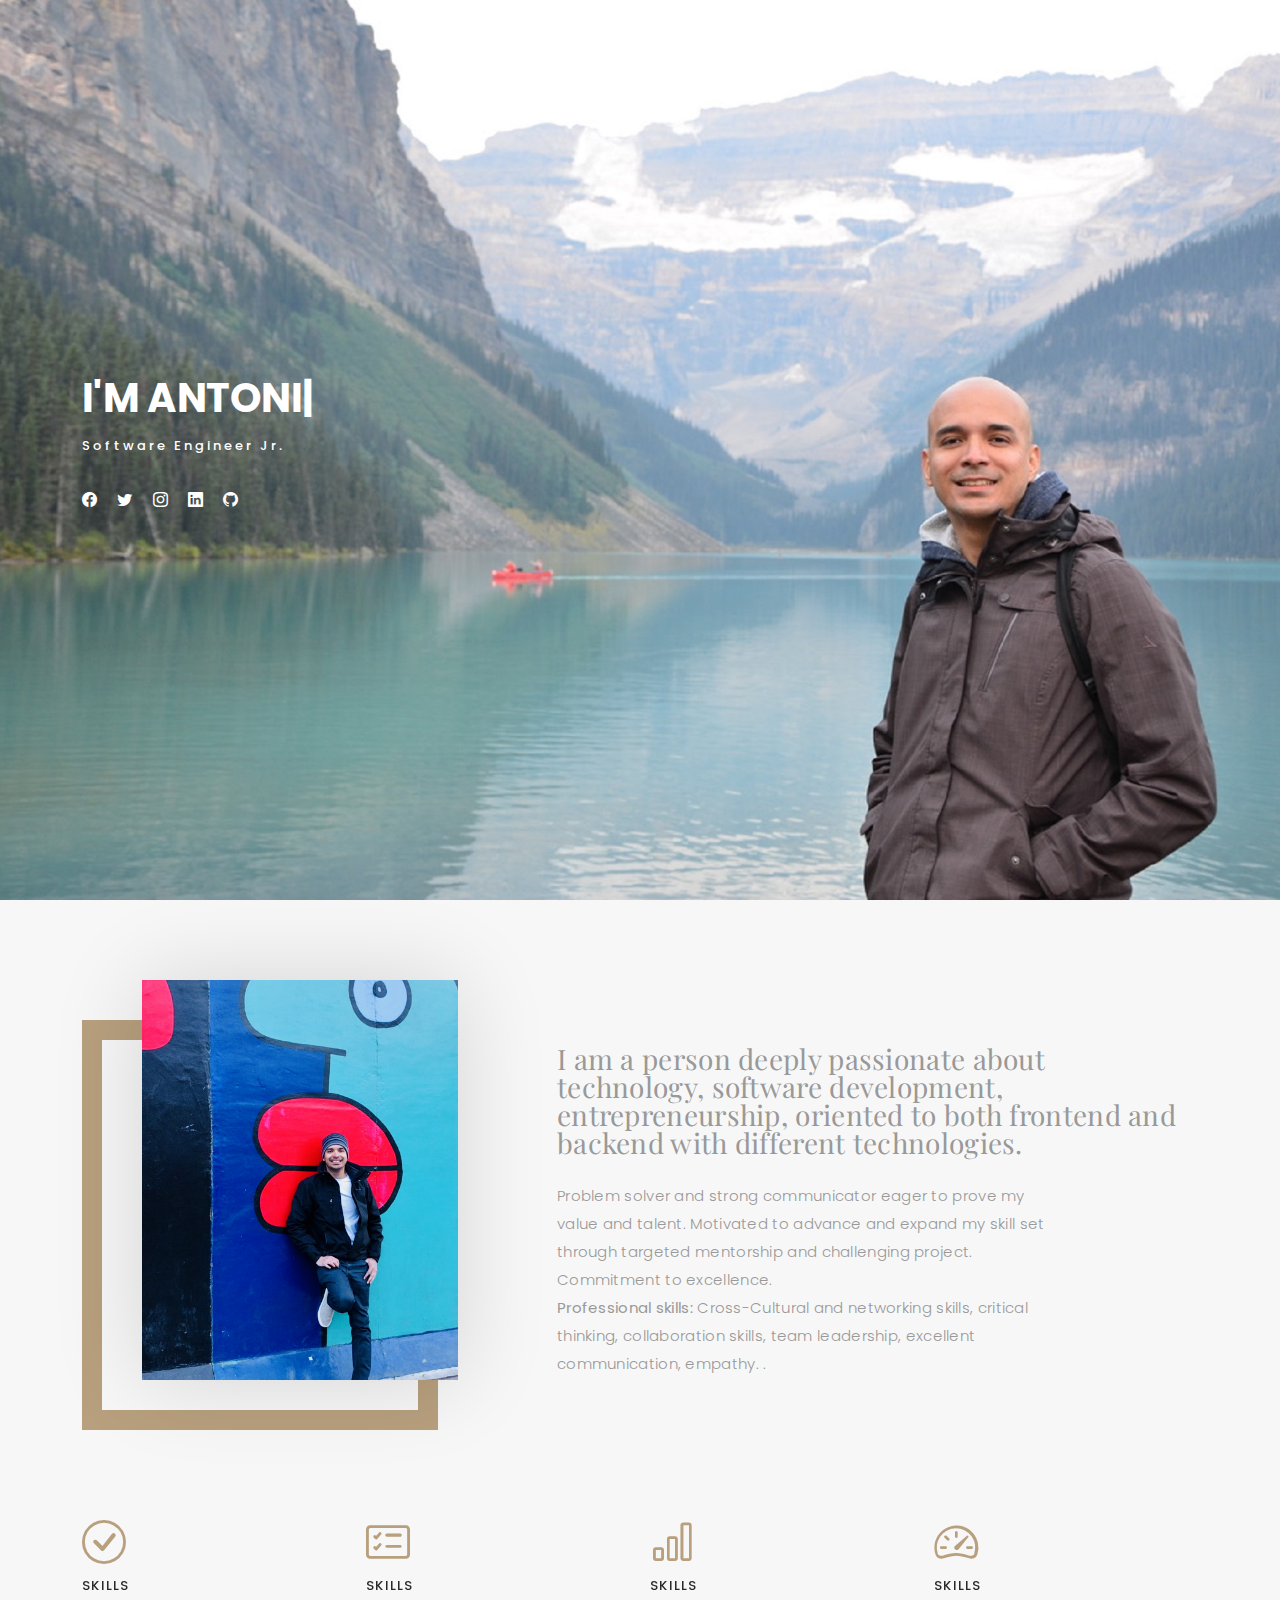
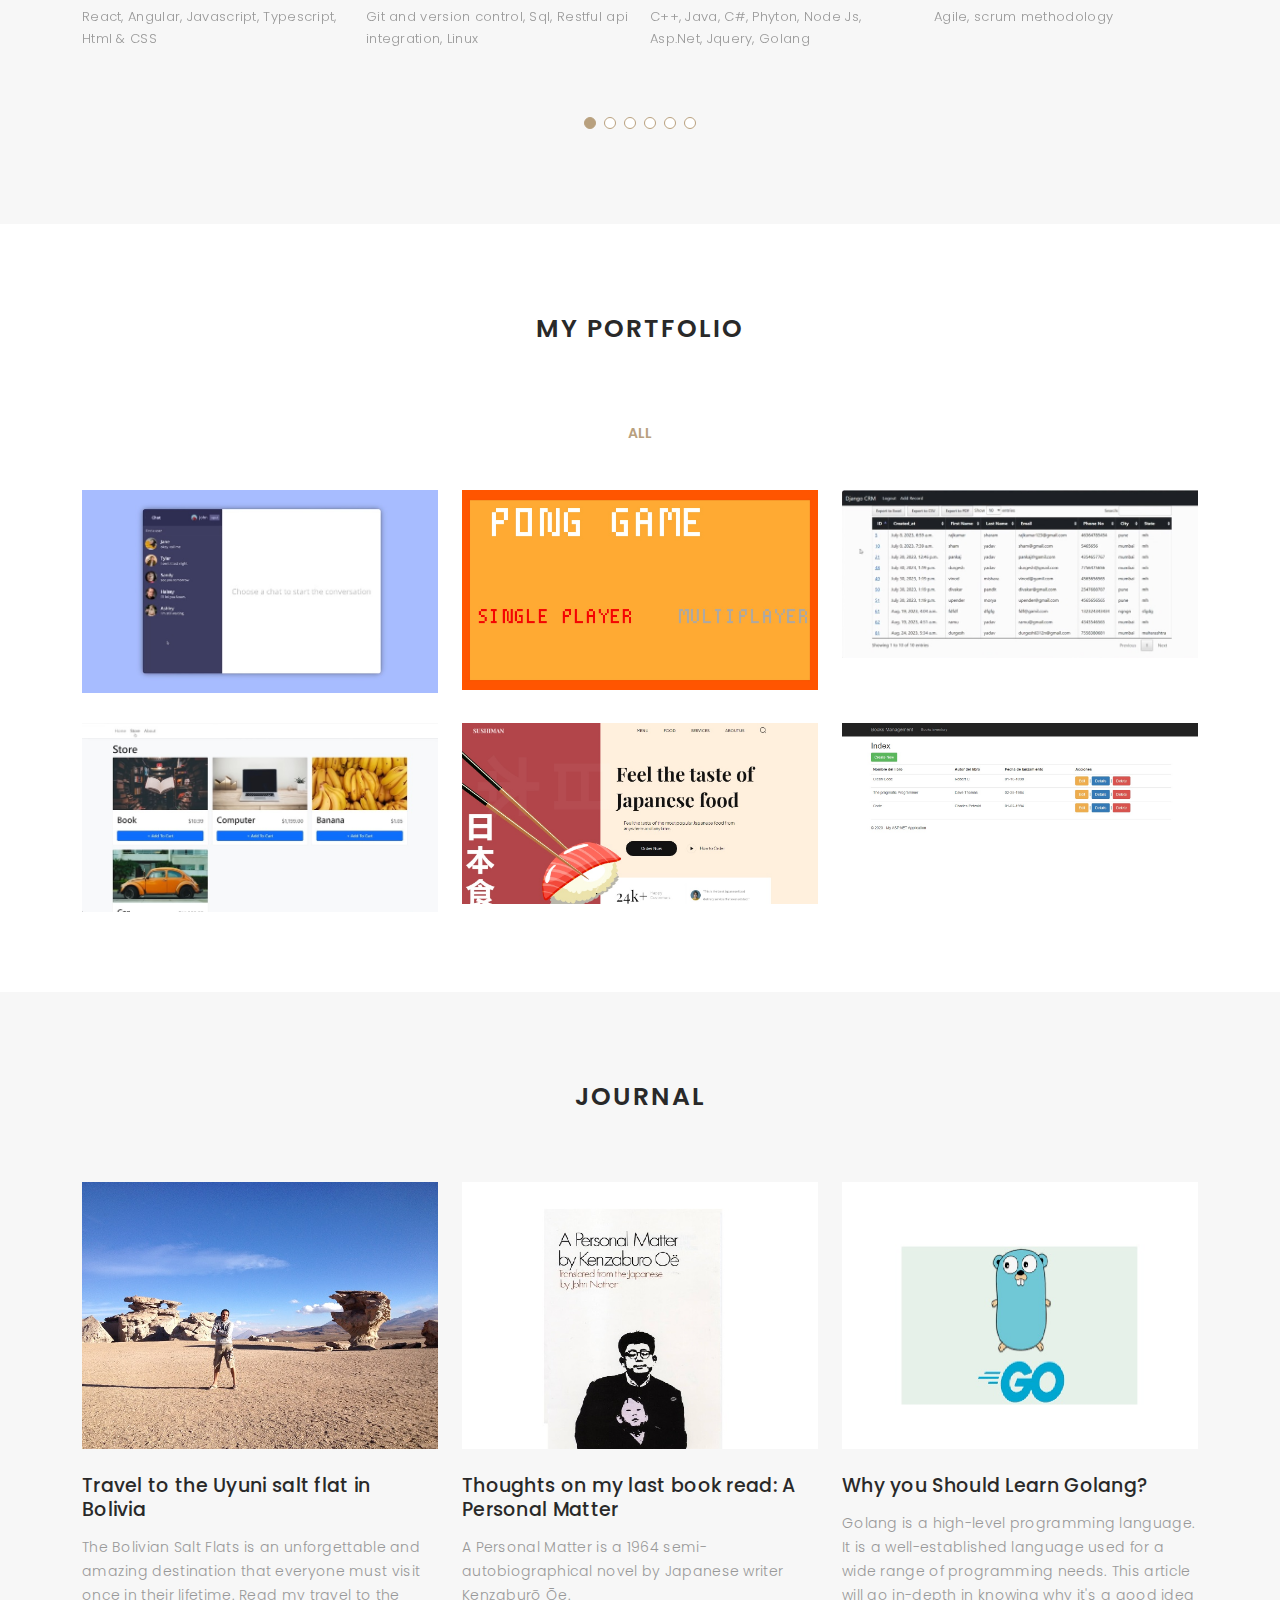
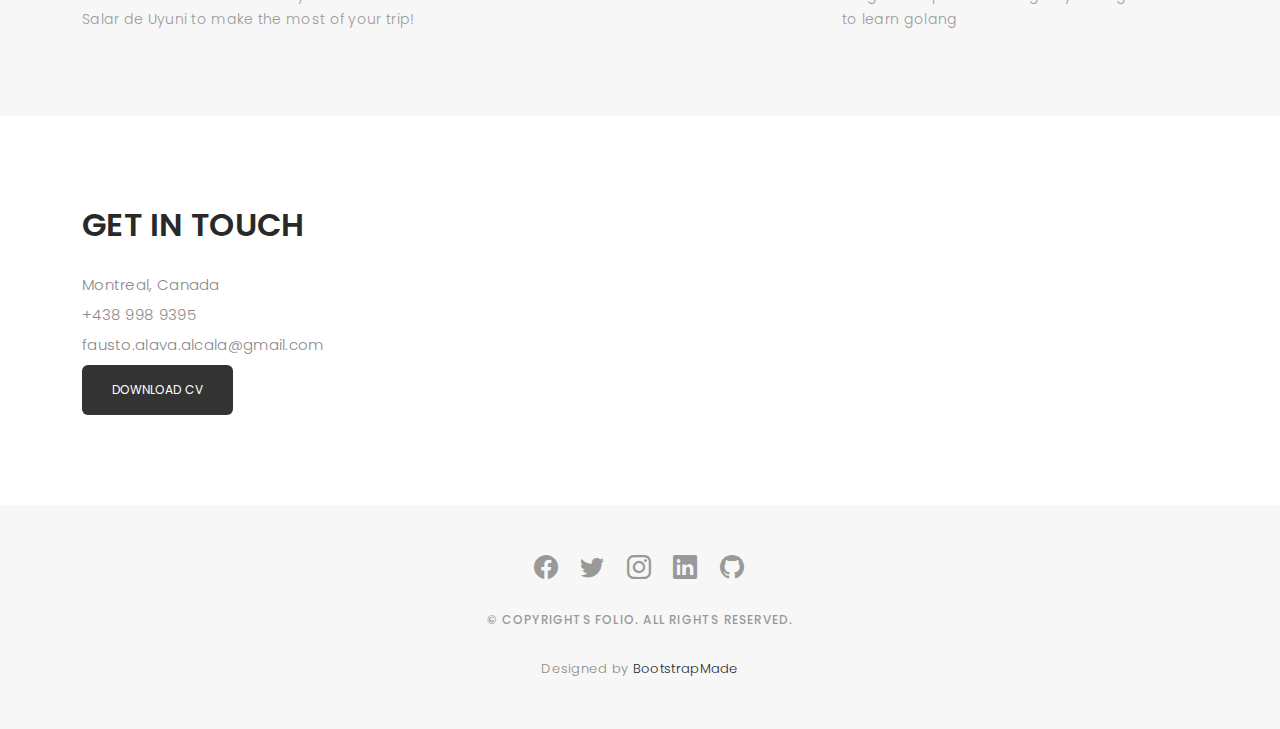
==== index.html @ cef440a2 "new commit" ====
<!DOCTYPE html>
<html lang="en">

<head>
  <meta charset="utf-8">
  <meta content="width=device-width, initial-scale=1.0" name="viewport">

  <title>Folio Bootstrap Template - Index</title>
  <meta content="" name="description">
  <meta content="" name="keywords">

  <!-- Favicons -->
  <link href="assets/img/favicon.png" rel="icon">
  <link href="assets/img/apple-touch-icon.png" rel="apple-touch-icon">

  <!-- Google Fonts -->
  <link href="https://fonts.googleapis.com/css?family=Poppins:300,300i,400,400i,500,500i,600,600i,700,700i|Playfair+Display:400,400i,500,500i,600,600i,700,700i,900,900i" rel="stylesheet">

  <!-- Vendor CSS Files -->
  <link href="assets/vendor/bootstrap/css/bootstrap.min.css" rel="stylesheet">
  <link href="assets/vendor/bootstrap-icons/bootstrap-icons.css" rel="stylesheet">
  <link href="assets/vendor/boxicons/css/boxicons.min.css" rel="stylesheet">
  <link href="assets/vendor/glightbox/css/glightbox.min.css" rel="stylesheet">
  <link href="assets/vendor/swiper/swiper-bundle.min.css" rel="stylesheet">

  <!-- Template Main CSS File -->
  <link href="assets/css/style.css" rel="stylesheet">

  <!-- =======================================================
  * Template Name: Folio
  * Updated: Sep 18 2023 with Bootstrap v5.3.2
  * Template URL: https://bootstrapmade.com/folio-bootstrap-portfolio-template/
  * Author: BootstrapMade.com
  * License: https://bootstrapmade.com/license/
  ======================================================== -->
</head>

<body>

  <!-- ======= Header ======= -->
  <header id="header" class="fixed-top ">
    <div class="container d-flex align-items-center justify-content-between">

      <a href="index.html" class="logo"><img src="assets/img/logo.png" alt="" class="img-fluid"></a>
      <!-- Uncomment below if you prefer to use an text logo -->
      <!-- <h1 class="logo"><a href="index.html">Folio</a></h1> -->

      <nav id="navbar" class="navbar">
        <ul>
          <li><a class="nav-link scrollto active" href="#hero">Home</a></li>
          <li><a class="nav-link scrollto" href="#about">About</a></li>
          <li><a class="nav-link  scrollto" href="#portfolio">Portfolio</a></li>
          <li><a class="nav-link  scrollto" href="#journal">Blog</a></li>         
          <li><a class="nav-link scrollto" href="#contact">Contact</a></li>
        </ul>
        <i class="bi bi-list mobile-nav-toggle"></i>
      </nav><!-- .navbar -->

    </div>
  </header><!-- End Header -->

  <!-- ======= Hero Section ======= -->
  <div id="hero" class="home">

    <div class="container">
      <div class="hero-content">
        <h1>I'm <span class="typed" data-typed-items="Antonio Alava, a Software engineer Jr"></span></h1>
        <p>Software engineer Jr.</p>

        <ul class="list-unstyled list-social">
          <li><a href="https://www.facebook.com/"><i class="bi bi-facebook"></i></a></li>
          <li><a href="https://twitter.com/i/flow/login?redirect_after_login=%2Fpetrogustavo"><i class="bi bi-twitter"></i></a></li>
          <li><a href="https://www.instagram.com/"><i class="bi bi-instagram"></i></a></li>
          <li><a href="https:/www.linkedin.com/in/fausto-antonio-alava-b485a689"><i class="bi bi-linkedin"></i></a></li>
          <li><a href="https://github.com/Faalava"><i class="bi bi-github"></i></a></li>
        </ul>
      </div>
    </div>
  </div><!-- End Hero -->

  <main id="main">

    <!-- ======= About Section ======= -->
    <div id="about" class="paddsection">
      <div class="container">
        <div class="row justify-content-between">

          <div class="col-lg-4 ">
            <div class="div-img-bg">
              <div class="about-img">
                <img src="assets/img/me.jpg" class="img-responsive" alt="me">
              </div>
            </div>
          </div>

          <div class="col-lg-7">
            <div class="about-descr">

              <p class="p-heading">I am a person deeply passionate about technology, software development, entrepreneurship, oriented to both frontend 
                and backend with different technologies.</p>
              <p class="separator">Problem solver and strong communicator eager to prove my value and talent. 
                Motivated to advance and expand my skill set through targeted mentorship and challenging project. Commitment to excellence.
                
                <br>
                <b>Professional skills:</b> Cross-Cultural and networking skills, critical thinking, collaboration skills, 
                team leadership, excellent communication, empathy.
                .</p>

            </div>

          </div>
        </div>
      </div>
    </div><!-- End About Section -->

    <!-- ======= Services Section ======= -->
    <div id="services">
      <div class="container">

        <div class="services-slider swiper" data-aos="fade-up" data-aos-delay="100">
          <div class="swiper-wrapper">

            <div class="swiper-slide">
              <div class="services-block">
                <i class="bi bi-check-circle"></i>
                <span>Skills</span>
                <p class="separator">React, Angular, Javascript, Typescript, Html & CSS</p>
              </div>
            </div><!-- End testimonial item -->

            <div class="swiper-slide">
              <div class="services-block">
                <i class="bi bi-card-checklist"></i>
                <span>Skills</span>
                <p class="separator">Git and version control, Sql, Restful api integration, Linux</p>
              </div>
            </div><!-- End testimonial item -->

            <div class="swiper-slide">
              <div class="services-block">
                <i class="bi bi-bar-chart"></i>
                <span>Skills</span>
                <p class="separator">C++, Java, C#, Phyton, Node Js, Asp.Net, Jquery, Golang</p>
              </div>
            </div><!-- End testimonial item -->

            <div class="swiper-slide">
              <div class="services-block">
                <i class="bi bi-speedometer2"></i>
                <span>Skills</span>
                <p class="separator">Agile, scrum methodology </p>
              </div>
            </div><!-- End testimonial item -->

            <div class="swiper-slide">
              <div class="services-block">
                <i class="bi bi-mic"></i>
                <span>Skills</span>
                <p class="separator">Trilingual: English, French and Spanish </p>
              </div>
            </div><!-- End testimonial item -->

            <div class="swiper-slide">
              <div class="services-block">
                <i class="bi bi-calendar4-week"></i>
                <span>Skills</span>
                <p class="separator">Database knowledge, frameworks, cloud platforms, testing procedures, source control, data structure and algorithms</p>
              </div>
            </div><!-- End testimonial item -->

          </div>
          <div class="swiper-pagination"></div>
        </div>

      </div>

    </div><!-- End Services Section -->

    <!-- ======= Portfolio Section ======= -->
    <div id="portfolio" class="paddsection">

      <div class="container">
        <div class="section-title text-center">
          <h2>My Portfolio</h2>
        </div>
      </div>

      <div class="container">

        <div class="row">
          <div class="col-lg-12 d-flex justify-content-center">
            <ul id="portfolio-flters">
              <li data-filter="*" class="filter-active">All</li>
            </ul>
          </div>
        </div>

        <div class="row portfolio-container">

          <div class="col-lg-4 col-md-6 portfolio-item filter-app">
            <img src="assets/img/portfolio/portfolio-1.jpg" class="img-fluid" alt="">
            <div class="portfolio-info">
              <h4>Instant Messanging Chat</h4>
              <p>React and Firebase</p>
              <a href="assets/img/portfolio/portfolio-1.jpg" data-gallery="portfolioGallery" class="portfolio-lightbox preview-link" title="Instant Messanging Chat Using React and Firebase"><i class="bx bx-plus"></i></a>
              <a href="portfolio-details.html" class="details-link" title="More Details"><i class="bx bx-link"></i></a>
            </div>
          </div>

          <div class="col-lg-4 col-md-6 portfolio-item filter-web">
            <img src="assets/img/portfolio/portfolio-2.jpg" class="img-fluid" alt="">
            <div class="portfolio-info">
              <h4>Pong retro game</h4>
              <p>C++</p>
              <a href="assets/img/portfolio/portfolio-2.jpg" data-gallery="portfolioGallery" class="portfolio-lightbox preview-link" title="Pong retro game using C++"><i class="bx bx-plus"></i></a>
              <a href="portfolio-details2.html" class="details-link" title="More Details"><i class="bx bx-link"></i></a>
            </div>
          </div>

          <div class="col-lg-4 col-md-6 portfolio-item filter-app">
            <img src="assets/img/portfolio/portfolio-3.jpg" class="img-fluid" alt="">
            <div class="portfolio-info">
              <h4>CRM App using Python, Django and MySql</h4>
              <p>Python</p>
              <a href="assets/img/portfolio/portfolio-3.jpg" data-gallery="portfolioGallery" class="portfolio-lightbox preview-link" title="CRM App using Python, Django and MySql"><i class="bx bx-plus"></i></a>
              <a href="portfolio-details3.html" class="details-link" title="More Details"><i class="bx bx-link"></i></a>
            </div>
          </div>

          <div class="col-lg-4 col-md-6 portfolio-item filter-card">
            <img src="assets/img/portfolio/portfolio-4.jpg" class="img-fluid" alt="">
            <div class="portfolio-info">
              <h4>Shopping Cart using React and Typescript</h4>
              <p>React and Typescript</p>
              <a href="assets/img/portfolio/portfolio-4.jpg" data-gallery="portfolioGallery" class="portfolio-lightbox preview-link" title="Shopping Cart using React and Typescript"><i class="bx bx-plus"></i></a>
              <a href="portfolio-details4.html" class="details-link" title="More Details"><i class="bx bx-link"></i></a>
            </div>
          </div>

          <div class="col-lg-4 col-md-6 portfolio-item filter-web">
            <img src="assets/img/portfolio/portfolio-5.jpg" class="img-fluid" alt="">
            <div class="portfolio-info">
              <h4>Sushi resto website</h4>
              <p>Html, Css and Javascript</p>
              <a href="assets/img/portfolio/portfolio-5.jpg" data-gallery="portfolioGallery" class="portfolio-lightbox preview-link" title="Sushi resto websit with Javascript"><i class="bx bx-plus"></i></a>
              <a href="portfolio-details5.html" class="details-link" title="More Details"><i class="bx bx-link"></i></a>
            </div>
          </div>

          <div class="col-lg-4 col-md-6 portfolio-item filter-app">
            <img src="assets/img/portfolio/portfolio-6.jpg" class="img-fluid" alt="">
            <div class="portfolio-info">
              <h4>Virtual library</h4>
              <p>C# - Asp.Net applying CRUD</p>
              <a href="assets/img/portfolio/portfolio-6.jpg" data-gallery="portfolioGallery" class="portfolio-lightbox preview-link" title="Virtual library using Asp.Net applying CRUD"><i class="bx bx-plus"></i></a>
              <a href="portfolio-details6.html" class="details-link" title="More Details"><i class="bx bx-link"></i></a>
            </div>
          </div>

        </div>

      </div>

    </div><!-- End Portfolio Section -->

    <!-- ======= Journal Section ======= -->
    <div id="journal" class="text-left paddsection">

      <div class="container">
        <div class="section-title text-center">
          <h2>journal</h2>
        </div>
      </div>

      <div class="container">
        <div class="journal-block">
          <div class="row">

            <div class="col-lg-4 col-md-6">
              <div class="journal-info">

                <a href="blog-single.html"><img src="assets/img/blog-post-1.jpg" class="img-responsive" alt="img"></a>

                <div class="journal-txt">

                  <h4><a href="blog-single.html">Travel to the Uyuni salt flat in Bolivia</a></h4>
                  <p class="separator">The Bolivian Salt Flats is an unforgettable and amazing destination that everyone must visit once in their lifetime.
                    Read my travel to the Salar de Uyuni to make the most of your trip! 
                  </p>

                </div>

              </div>
            </div>

            <div class="col-lg-4 col-md-6">
              <div class="journal-info">

                <a><img src="assets/img/blog-post-2.jpg" class="img-responsive" alt="img"></a>

                <div class="journal-txt">

                  <h4><a>Thoughts on my last book read: A Personal Matter</a></h4>
                  <p class="separator">A Personal Matter is a 1964 semi-autobiographical novel by Japanese writer Kenzaburō Ōe.
                  </p>

                </div>

              </div>
            </div>

            <div class="col-lg-4 col-md-6">
              <div class="journal-info">

                <a><img src="assets/img/blog-post-3.jpg" class="img-responsive" alt="img"></a>

                <div class="journal-txt">

                  <h4><a>Why you Should Learn Golang?</a></h4>
                  <p class="separator">Golang is a high-level programming language. It is a well-established language used for a wide range of programming needs.
                     This article will go in-depth in knowing why it's a good idea to learn golang
                  </p>

                </div>

              </div>
            </div>

          </div>
        </div>
      </div>

    </div><!-- End Journal Section -->

    <!-- ======= Contact Section ======= -->
    <div id="contact" class="paddsection">
      <div class="container">
        <div class="contact-block1">
          <div class="row">

            <div class="col-lg-6">
              <div class="contact-contact">

                <h2 class="mb-30">GET IN TOUCH</h2>

                <ul class="contact-details">
                  <li><span>Montreal, Canada</span></li>
                  <li><span>+438 998 9395</span></li>
                  <li><span>fausto.alava.alcala@gmail.com</span></li>
                </ul>

              </div>
            </div>

            <div class="d-flex align-items-center">
              <a href="./Antonios Resume.pdf" class="btn btn-primary rounded">Download CV</a>
            </div>

          </div>
        </div>
      </div>
    </div><!-- End Contact Section -->

  </main><!-- End #main -->

  <!-- ======= Footer ======= -->
  <div id="footer" class="text-center">
    <div class="container">
      <div class="socials-media text-center">

        <ul class="list-unstyled">
          <li><a href="https://www.facebook.com/"><i class="bi bi-facebook"></i></a></li>
          <li><a href="https://twitter.com/i/flow/login?redirect_after_login=%2Fpetrogustavo"><i class="bi bi-twitter"></i></a></li>
          <li><a href="https://www.instagram.com/"><i class="bi bi-instagram"></i></a></li>
          <li><a href="https:/www.linkedin.com/in/fausto-antonio-alava-b485a689"><i class="bi bi-linkedin"></i></a></li>
          <li><a href="https://github.com/Faalava"><i class="bi bi-github"></i></a></li>
        </ul>

      </div>

      <p>&copy; Copyrights Folio. All rights reserved.</p>

      <div class="credits">
        <!--
        All the links in the footer should remain intact.
        You can delete the links only if you purchased the pro version.
        Licensing information: https://bootstrapmade.com/license/
        Purchase the pro version with working PHP/AJAX contact form: https://bootstrapmade.com/buy/?theme=Folio
      -->
        Designed by <a href="https://bootstrapmade.com/">BootstrapMade</a>
      </div>

    </div>
  </div><!-- End Footer -->

  <a href="#" class="back-to-top d-flex align-items-center justify-content-center"><i class="bi bi-arrow-up-short"></i></a>

  <!-- Vendor JS Files -->
  <script src="assets/vendor/bootstrap/js/bootstrap.bundle.min.js"></script>
  <script src="assets/vendor/glightbox/js/glightbox.min.js"></script>
  <script src="assets/vendor/isotope-layout/isotope.pkgd.min.js"></script>
  <script src="assets/vendor/swiper/swiper-bundle.min.js"></script>
  <script src="assets/vendor/typed.js/typed.umd.js"></script>
  <script src="assets/vendor/php-email-form/validate.js"></script>

  <!-- Template Main JS File -->
  <script src="assets/js/main.js"></script>

</body>

</html>
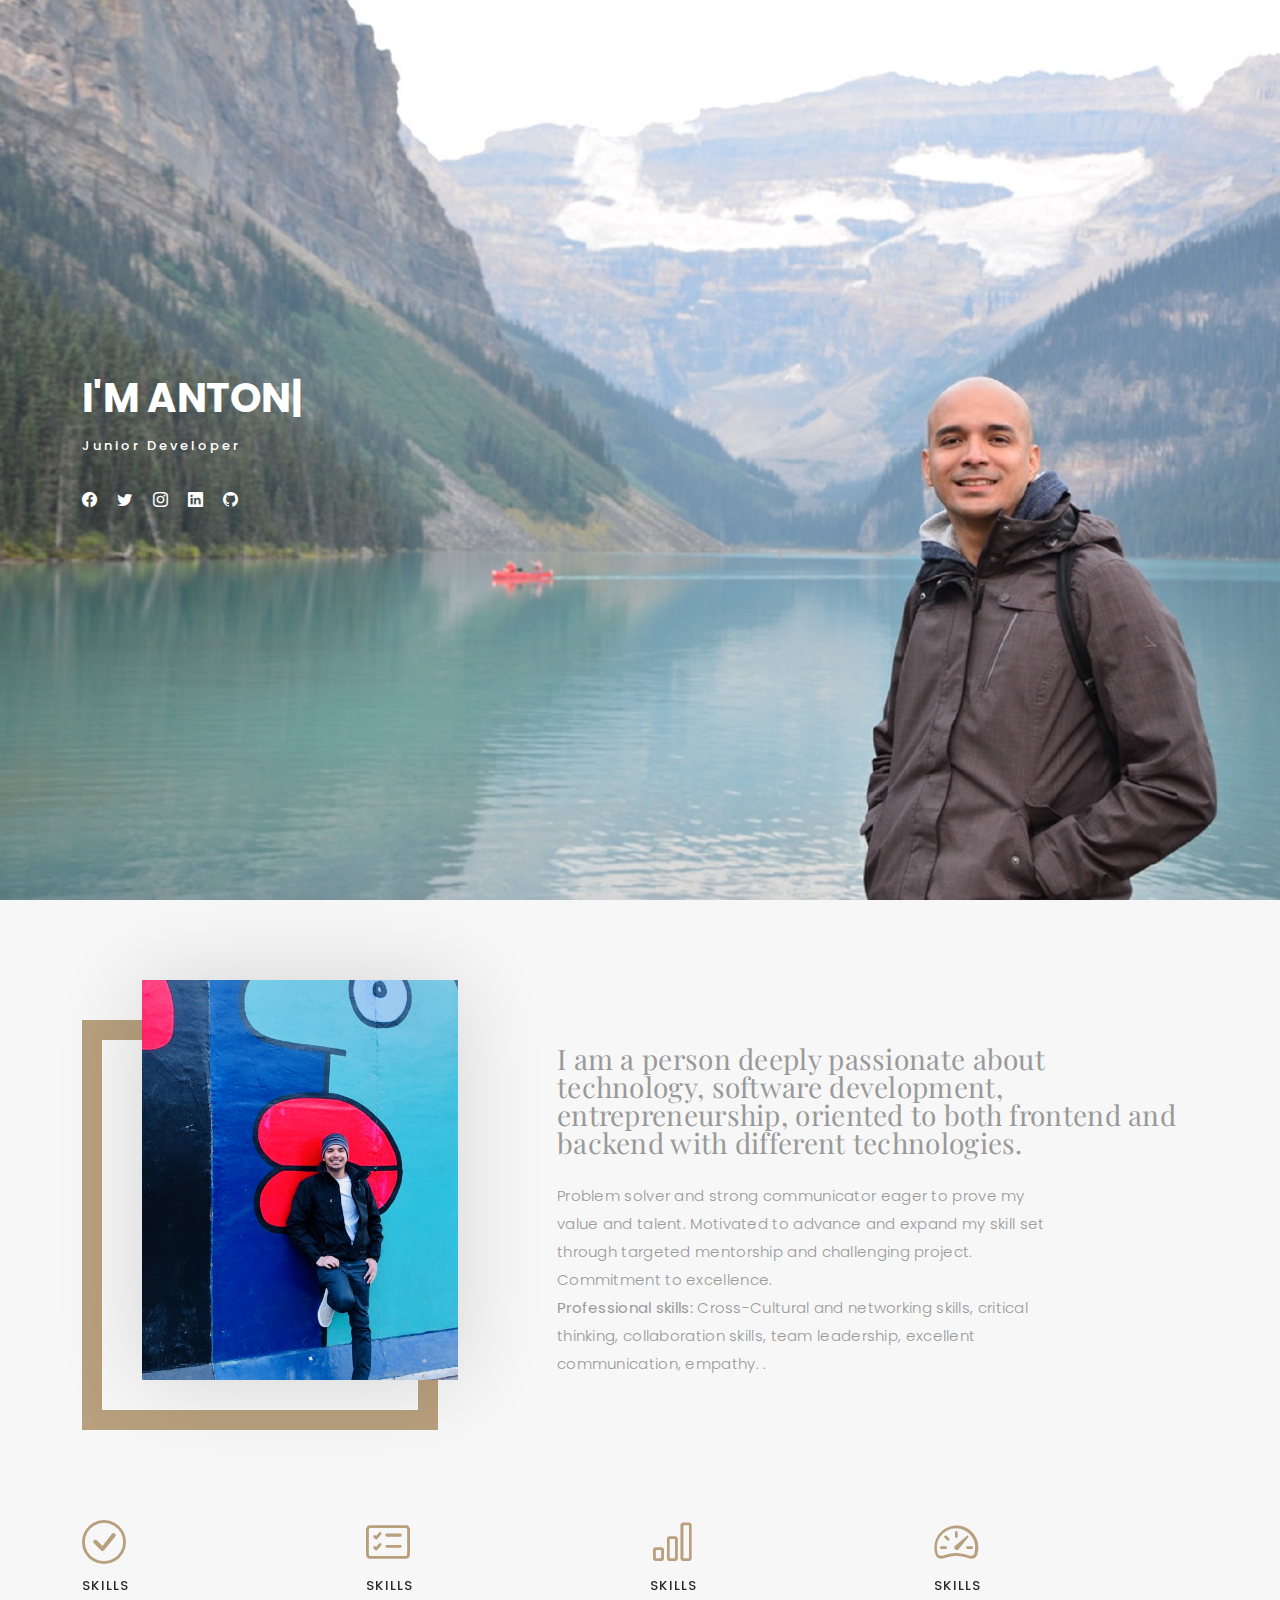
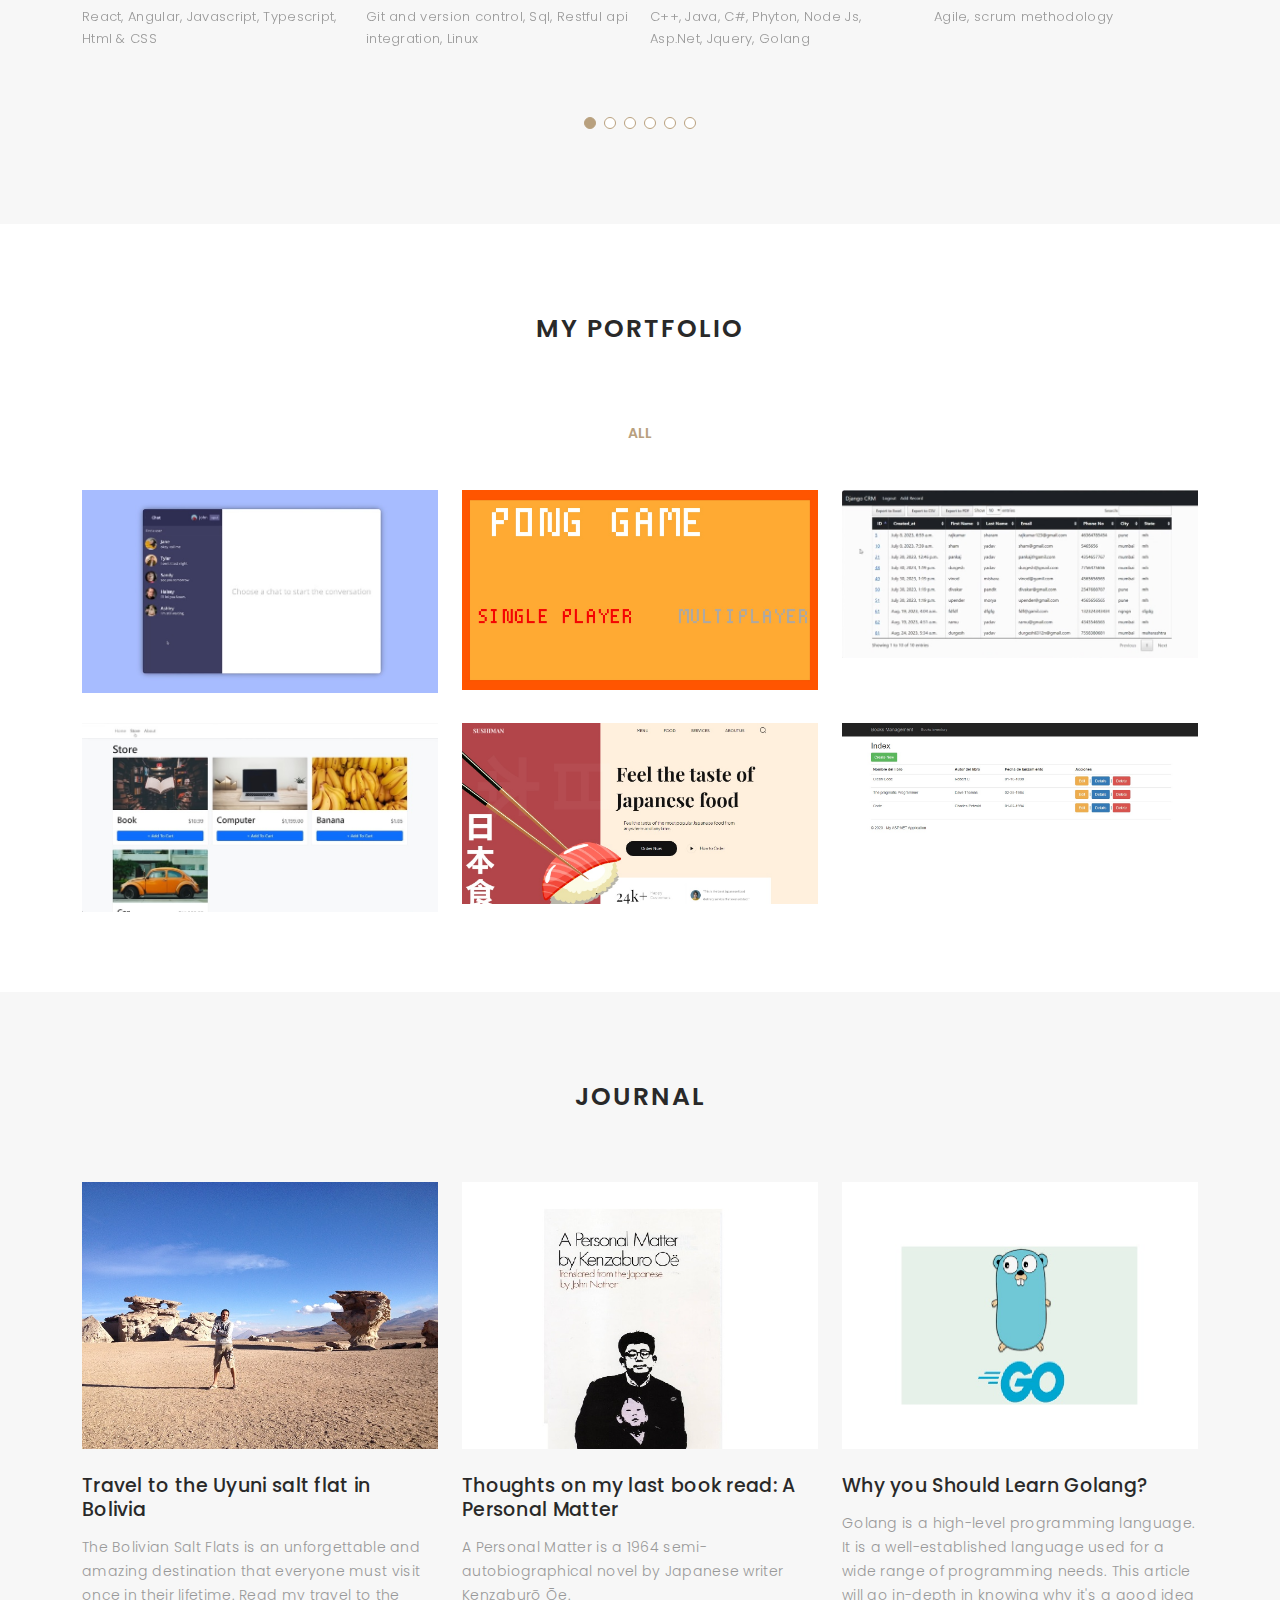
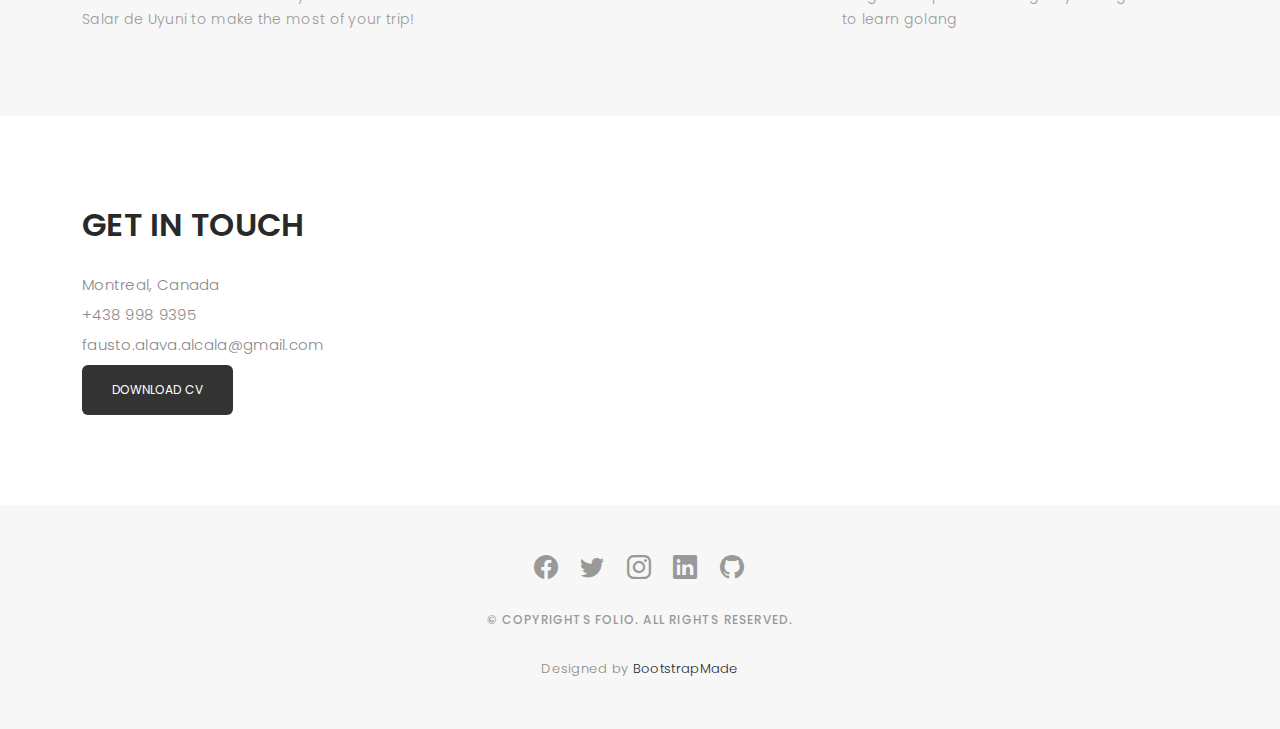
==== commit 494b1bb5: "Portfolio" ====
--- a/index.html
+++ b/index.html
@@ -64,8 +64,8 @@
 
     <div class="container">
       <div class="hero-content">
-        <h1>I'm <span class="typed" data-typed-items="Antonio Alava, a Software engineer Jr"></span></h1>
-        <p>Software engineer Jr.</p>
+        <h1>I'm <span class="typed" data-typed-items="Antonio Alava, a Programmer Analyst"></span></h1>
+        <p>Junior Developer</p>
 
         <ul class="list-unstyled list-social">
           <li><a href="https://www.facebook.com/"><i class="bi bi-facebook"></i></a></li>
